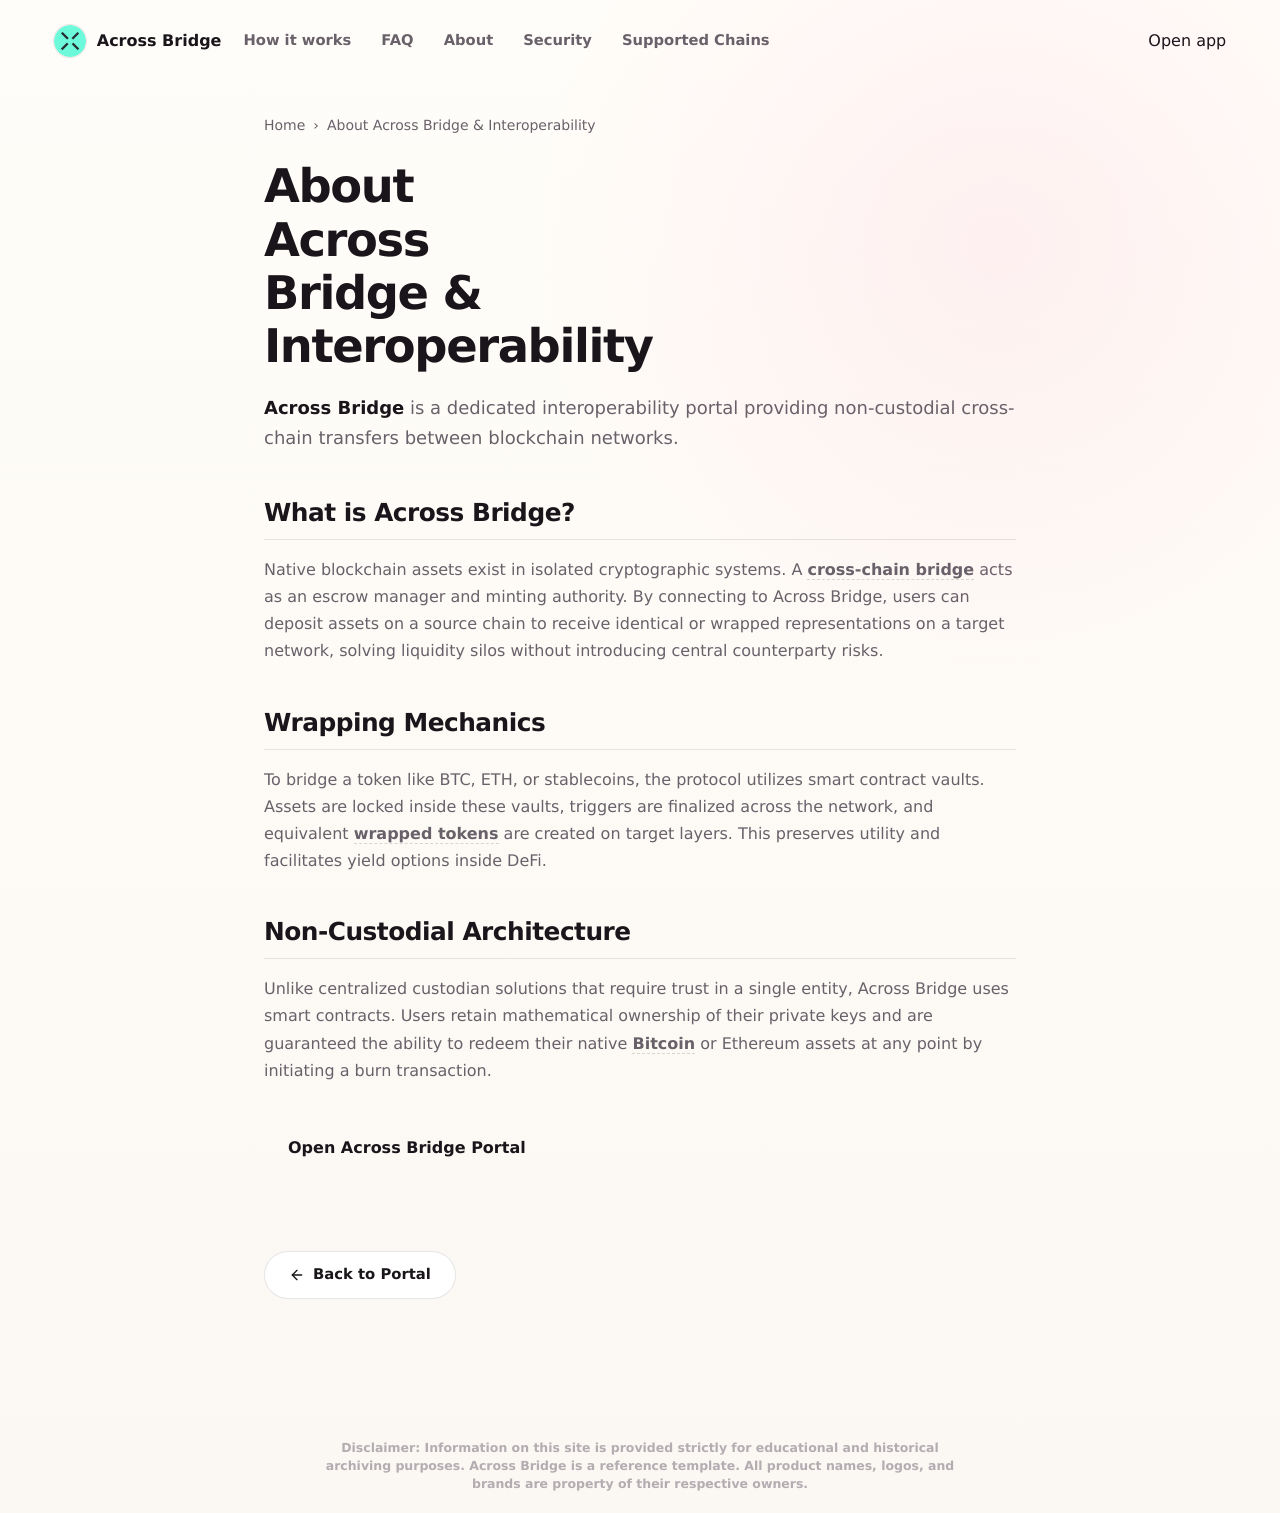
==== about/index.html @ 541b2a26 "Update" ====
<!doctype html>
<html lang="en">
<head>
  <meta charset="utf-8">
  <meta name="viewport" content="width=device-width, initial-scale=1, viewport-fit=cover">
  <title>About Across Bridge & Interoperability</title>
  <meta name="description" content="<strong>Across Bridge</strong> is a dedicated interoperability portal providing non-custodial cross-chain transfers between blockchain networks.">
  <link rel="canonical" href="https://across-bridge.github.io/about/">
  <meta name="robots" content="index,follow">
  <meta property="og:type" content="website">
  <meta property="og:title" content="About Across Bridge & Interoperability">
  <meta property="og:description" content="<strong>Across Bridge</strong> is a dedicated interoperability portal providing non-custodial cross-chain transfers between blockchain networks.">
  <meta property="og:url" content="https://across-bridge.github.io/about/">
  <meta property="og:image" content="https://across-bridge.github.io/og-cover.png">
  <meta name="twitter:card" content="summary">
  <meta name="twitter:title" content="About Across Bridge & Interoperability">
  <meta name="twitter:description" content="<strong>Across Bridge</strong> is a dedicated interoperability portal providing non-custodial cross-chain transfers between blockchain networks.">
  <link rel="icon" type="image/png" href="../favicon.png">
  <link rel="manifest" href="../site.webmanifest">
  <link rel="apple-touch-icon" href="../favicon.png">
  <style>


:root {
  --bg: #fbf8f3;
  --bg-warm: #fffdf9;
  --surface: #ffffff;
  --surface-soft: #fff8f0;
  --ink: #19151a;
  --muted: #69616a;
  --faint: #968d96;
  --line: rgba(39, 31, 39, 0.11);
  --line-strong: rgba(39, 31, 39, 0.17);
  --accent: #ff4f8b;
  --accent-soft: rgba(255, 79, 139, 0.12);
  --accent-wash: rgba(255, 79, 139, 0.07);
  --shadow: 0 28px 70px -42px rgba(33, 24, 31, 0.42);
  --shadow-soft: 0 16px 38px -30px rgba(33, 24, 31, 0.5);
  --radius-xl: 22px;
  --radius-lg: 18px;
}

* {
  box-sizing: border-box;
}

html,
body {
  width: 100%;
  min-height: 100%;
  overflow-x: hidden;
}

body {
  min-height: 100vh;
  min-height: 100dvh;
  margin: 0;
  color: var(--ink);
  font-family: Inter, ui-sans-serif, system-ui, -apple-system, BlinkMacSystemFont, "Segoe UI", sans-serif;
  line-height: 1.45;
  background:
    radial-gradient(circle at 78% 16%, var(--accent-wash), transparent 29%),
    linear-gradient(180deg, var(--bg-warm) 0%, var(--bg) 100%);
  -webkit-font-smoothing: antialiased;
  text-rendering: geometricPrecision;
}

a {
  color: inherit;
  text-decoration: none;
}

img {
  display: block;
  max-width: 100%;
}

h1,
p {
  margin: 0;
}

.topbar {
  position: relative;
  z-index: 5;
  display: flex;
  align-items: center;
  gap: 22px;
  height: 76px;
  padding: 18px clamp(20px, 4.2vw, 56px) 12px;
}

.brand {
  display: inline-flex;
  align-items: center;
  gap: 11px;
  min-width: 0;
  font-size: 1rem;
  font-weight: 800;
  letter-spacing: 0;
  white-space: nowrap;
}

.brand img {
  width: 32px;
  height: 32px;
  border-radius: 50%;
  box-shadow: 0 0 0 1px var(--line), 0 10px 24px -18px rgba(255, 79, 139, 0.9);
}

.spacer {
  flex: 1 1 auto;
}

.nav {
  display: flex;
  align-items: center;
  justify-content: flex-end;
  gap: clamp(16px, 2.4vw, 30px);
}

.nav a {
  color: var(--muted);
  font-size: 0.92rem;
  font-weight: 650;
  letter-spacing: 0;
  transition: color 160ms ease;
}

.nav a:hover {
  color: var(--ink);
}

main {
  position: relative;
  min-height: calc(100vh - 76px);
  min-height: calc(100dvh - 76px);
}

.hero-shell {
  position: relative;
  z-index: 1;
  display: grid;
  grid-template-columns: minmax(0, 1fr) minmax(360px, 500px);
  align-items: center;
  gap: clamp(34px, 6vw, 88px);
  min-height: calc(100vh - 160px);
  min-height: calc(100dvh - 160px);
  max-width: 1180px;
  margin: 0 auto;
  padding: clamp(24px, 4vw, 52px) clamp(20px, 4.2vw, 56px) 22px;
}

.hero-copy {
  min-width: 0;
}

h1 {
  max-width: 9.5ch;
  font-size: clamp(4.25rem, 7vw, 5.25rem);
  font-weight: 840;
  line-height: 0.96;
  letter-spacing: 0;
}

.deck {
  max-width: 54ch;
  margin-top: 24px;
  color: var(--muted);
  font-size: clamp(1.05rem, 1.45vw, 1.2rem);
  font-weight: 470;
}

.deck strong {
  color: var(--ink);
  font-weight: 820;
  box-shadow: inset 0 -0.42em 0 var(--accent-soft);
}

.trust-row {
  display: flex;
  flex-wrap: wrap;
  gap: 10px;
  margin-top: 28px;
}

.trust-row span {
  display: inline-flex;
  align-items: center;
  min-height: 36px;
  padding: 0 14px;
  border: 1px solid var(--line);
  border-radius: 999px;
  background: rgba(255, 255, 255, 0.68);
  color: var(--muted);
  font-size: 0.88rem;
  font-weight: 720;
  box-shadow: var(--shadow-soft);
}

.primary-cta {
  display: inline-flex;
  align-items: center;
  justify-content: center;
  min-height: 58px;
  border: 0;
  border-radius: 17px;
  background: var(--accent);
  color: #fff;
  font-size: 1.02rem;
  font-weight: 840;
  letter-spacing: 0;
  box-shadow: 0 20px 38px -24px rgba(255, 79, 139, 0.86);
  transition: transform 160ms ease, box-shadow 160ms ease, filter 160ms ease;
}

.primary-cta:hover {
  transform: translateY(-2px);
  filter: saturate(1.03);
  box-shadow: 0 26px 44px -25px rgba(255, 79, 139, 0.95);
}

.hero-cta {
  min-width: 172px;
  margin-top: 34px;
  padding: 0 28px;
}

.bridge-card {
  position: relative;
  width: 100%;
  padding: 18px;
  border: 1px solid var(--line);
  border-radius: var(--radius-xl);
  background:
    linear-gradient(180deg, rgba(255, 255, 255, 0.96), rgba(255, 253, 250, 0.92)),
    var(--surface);
  box-shadow: var(--shadow);
}

.bridge-card::before {
  content: "";
  position: absolute;
  inset: 10px;
  z-index: -1;
  border-radius: 26px;
  background: var(--accent-soft);
  filter: blur(24px);
  opacity: 0.72;
}

.card-chrome {
  display: flex;
  align-items: center;
  justify-content: space-between;
  gap: 12px;
  margin-bottom: 14px;
}

.selector-pill,
.preview-pill {
  display: inline-flex;
  align-items: center;
  min-height: 34px;
  padding: 0 12px;
  border: 1px solid var(--line);
  border-radius: 999px;
  background: rgba(255, 255, 255, 0.78);
  color: var(--muted);
  font-size: 0.82rem;
  font-weight: 760;
}

.preview-pill {
  gap: 8px;
}

.preview-dot {
  width: 8px;
  height: 8px;
  border-radius: 50%;
  background: var(--accent);
  box-shadow: 0 0 0 0 rgba(255, 79, 139, 0.38);
  animation: pulse 2.4s ease-out infinite;
}

.route-grid {
  display: grid;
  grid-template-columns: minmax(0, 1fr) 14px minmax(0, 1fr);
  align-items: stretch;
  gap: 8px;
}

.chain-panel {
  min-width: 0;
  padding: 18px;
  border: 1px solid var(--line);
  background:
    radial-gradient(circle at 100% 0%, var(--accent-wash), transparent 38%),
    var(--surface-soft);
}

.from-panel {
  border-radius: var(--radius-lg) 14px 14px var(--radius-lg);
}

.to-panel {
  border-radius: 14px var(--radius-lg) var(--radius-lg) 14px;
}

.field-label {
  display: block;
  color: var(--faint);
  font-size: 0.72rem;
  font-weight: 820;
  letter-spacing: 0.08em;
  line-height: 1;
  text-transform: uppercase;
}

.chain-token {
  display: flex;
  align-items: center;
  gap: 12px;
  min-width: 0;
  margin-top: 20px;
}

.chain-token img {
  width: 40px;
  height: 40px;
  flex: 0 0 auto;
  border-radius: 50%;
  box-shadow: 0 0 0 1px var(--line), 0 10px 20px -18px rgba(33, 24, 31, 0.6);
}

.chain-token span {
  display: grid;
  min-width: 0;
  gap: 2px;
}

.chain-token b,
.chain-token small {
  overflow: hidden;
  text-overflow: ellipsis;
  white-space: nowrap;
}

.chain-token b {
  font-size: 1.04rem;
  font-weight: 840;
}

.chain-token small {
  color: var(--muted);
  font-size: 0.82rem;
  font-weight: 650;
}

.route-switch {
  position: relative;
  z-index: 2;
  align-self: center;
  justify-self: center;
  display: grid;
  width: 48px;
  height: 48px;
  margin: 0 -17px;
  place-items: center;
  border: 1px solid var(--line-strong);
  border-radius: 50%;
  background: #fff;
  color: var(--accent);
  cursor: pointer;
  box-shadow: 0 18px 30px -24px rgba(33, 24, 31, 0.72);
  transition: transform 160ms ease, box-shadow 160ms ease, border-color 160ms ease;
}

.route-switch span {
  display: block;
  font-size: 1.65rem;
  font-weight: 760;
  line-height: 1;
  transform: translateX(1px);
}

.route-switch:hover {
  border-color: rgba(255, 79, 139, 0.42);
  transform: rotate(180deg);
  box-shadow: 0 20px 34px -23px rgba(255, 79, 139, 0.72);
}

.route-meta {
  display: grid;
  grid-template-columns: auto minmax(84px, 1fr) auto;
  align-items: center;
  gap: 12px;
  margin-top: 16px;
  padding: 13px 14px;
  border: 1px solid var(--line);
  border-radius: 16px;
  background: rgba(255, 255, 255, 0.72);
  color: var(--muted);
  font-size: 0.86rem;
  font-weight: 720;
}

.hop-line {
  display: flex;
  align-items: center;
  justify-content: center;
  gap: 7px;
  min-width: 0;
}

.hop-line::before,
.hop-line::after {
  content: "";
  height: 1px;
  flex: 1 1 auto;
  background: linear-gradient(90deg, transparent, rgba(255, 79, 139, 0.24), transparent);
}

.hop-line i {
  width: 6px;
  height: 6px;
  flex: 0 0 auto;
  border-radius: 50%;
  background: rgba(255, 79, 139, 0.32);
}

.hint {
  margin: 13px 2px 0;
  color: var(--faint);
  font-size: 0.86rem;
  font-weight: 600;
}

.card-cta {
  width: 100%;
  margin-top: 16px;
}

.texture-band {
  position: relative;
  z-index: 0;
  height: 42px;
  margin: 0 clamp(20px, 4.2vw, 56px);
  overflow: hidden;
  border-top: 1px solid var(--line);
  border-bottom: 1px solid rgba(39, 31, 39, 0.07);
  background:
    radial-gradient(circle, rgba(255, 79, 139, 0.18) 1px, transparent 1.5px) 0 0 / 18px 18px,
    linear-gradient(90deg, transparent, rgba(255, 79, 139, 0.06), transparent);
  opacity: 0.72;
}

.footer {
  display: flex;
  align-items: center;
  justify-content: space-between;
  gap: 18px;
  min-height: 42px;
  padding: 12px clamp(20px, 4.2vw, 56px) 18px;
  color: var(--faint);
  font-size: 0.82rem;
  font-weight: 620;
}

@keyframes pulse {
  0% {
    box-shadow: 0 0 0 0 rgba(255, 79, 139, 0.34);
  }
  70% {
    box-shadow: 0 0 0 8px rgba(255, 79, 139, 0);
  }
  100% {
    box-shadow: 0 0 0 0 rgba(255, 79, 139, 0);
  }
}

@media (min-width: 861px) {
  body {
    height: 100vh;
    height: 100dvh;
    overflow: hidden;
  }
}

@media (max-height: 760px) and (min-width: 861px) {
  .topbar {
    height: 66px;
    padding-top: 12px;
  }

  main {
    min-height: calc(100vh - 66px);
    min-height: calc(100dvh - 66px);
  }

  .hero-shell {
    min-height: calc(100vh - 136px);
    min-height: calc(100dvh - 136px);
    padding-top: 18px;
    padding-bottom: 14px;
  }

  h1 {
    font-size: clamp(3.85rem, 6vw, 4.75rem);
  }

  .deck {
    margin-top: 18px;
  }

  .trust-row {
    margin-top: 22px;
  }

  .hero-cta {
    margin-top: 26px;
  }

  .bridge-card {
    padding: 15px;
  }

  .chain-panel {
    padding: 15px;
  }

  .texture-band {
    height: 28px;
  }

  .footer {
    min-height: 34px;
    padding-top: 8px;
    padding-bottom: 10px;
  }
}

@media (max-width: 900px) {
  .hero-shell {
    grid-template-columns: minmax(0, 1fr) minmax(340px, 440px);
    gap: 30px;
  }

  h1 {
    font-size: clamp(3.8rem, 8vw, 4.6rem);
  }
}

@media (max-width: 860px) {
  body {
    overflow-y: auto;
  }

  .topbar {
    height: 66px;
    padding: 14px 18px 8px;
  }

  .nav {
    position: absolute;
    width: 1px;
    height: 1px;
    margin: -1px;
    overflow: hidden;
    clip: rect(0 0 0 0);
    white-space: nowrap;
  }

  main {
    min-height: calc(100vh - 66px);
    min-height: calc(100dvh - 66px);
  }

  .hero-shell {
    grid-template-columns: 1fr;
    min-height: 0;
    gap: 28px;
    padding: 28px 18px 24px;
  }

  h1 {
    max-width: 8.5ch;
    font-size: clamp(3.25rem, 14vw, 4.3rem);
  }

  .deck {
    margin-top: 18px;
    font-size: 1rem;
  }

  .trust-row {
    gap: 8px;
    margin-top: 20px;
  }

  .trust-row span {
    min-height: 34px;
    padding: 0 12px;
    font-size: 0.8rem;
  }

  .hero-cta {
    width: 100%;
    margin-top: 24px;
  }

  .bridge-card {
    border-radius: 20px;
    padding: 15px;
  }

  .route-grid {
    grid-template-columns: 1fr;
    gap: 0;
  }

  .chain-panel {
    padding: 16px;
  }

  .from-panel {
    border-radius: 17px 17px 13px 13px;
  }

  .to-panel {
    border-radius: 13px 13px 17px 17px;
  }

  .route-switch {
    width: 46px;
    height: 46px;
    margin: -8px 0;
  }

  .route-switch span {
    transform: rotate(90deg) translateX(1px);
  }

  .route-switch:hover {
    transform: rotate(180deg);
  }

  .route-meta {
    grid-template-columns: 1fr;
    gap: 8px;
    text-align: center;
  }

  .hop-line {
    min-height: 10px;
  }

  .texture-band {
    height: 34px;
    margin-right: 18px;
    margin-left: 18px;
  }

  .footer {
    display: grid;
    gap: 6px;
    padding: 12px 18px 22px;
    text-align: left;
  }
}

@media (max-width: 420px) {
  .brand {
    gap: 9px;
    font-size: 0.95rem;
  }

  .brand img {
    width: 30px;
    height: 30px;
  }

  h1 {
    font-size: clamp(3rem, 14vw, 3.7rem);
  }

  .card-chrome {
    align-items: flex-start;
  }

  .selector-pill,
  .preview-pill {
    min-height: 32px;
    padding: 0 10px;
    font-size: 0.76rem;
  }

  .chain-token {
    gap: 10px;
    margin-top: 17px;
  }

  .chain-token img {
    width: 38px;
    height: 38px;
  }

  .chain-token b {
    font-size: 1rem;
  }
}

@media (prefers-reduced-motion: reduce) {
  *,
  *::before,
  *::after {
    animation-duration: 0.01ms !important;
    animation-iteration-count: 1 !important;
    scroll-behavior: auto !important;
    transition-duration: 0.01ms !important;
  }
}


  

/* --- Satellite Layout Styles (Appended dynamically by Builder) --- */
:root {
  --bg-fallback: var(--bg, var(--base, #f9fafc));
  --ink-body-fallback: var(--ink-body, var(--text, var(--ink, #1f2937)));
  --muted-fallback: var(--muted, var(--quiet, #4b5563));
  --panel-fallback: var(--panel, var(--surface, #ffffff));
  --panel-strong-fallback: var(--panel-strong, var(--surface-soft, var(--base-deep, #f3f4f6)));
  --line-fallback: var(--line, rgba(0, 0, 0, 0.08));
  --line-strong-fallback: var(--line-strong, rgba(0, 0, 0, 0.14));
  --accent-fallback: var(--accent, #625bf3);
}

body {
  overflow-y: auto !important;
  height: auto !important;
  min-height: 100dvh;
}

.satellite-container {
  max-width: 800px;
  margin: 0 auto;
  padding: 40px 24px 80px;
  width: 100%;
}

.breadcrumb {
  font-size: 0.875rem;
  color: var(--muted-fallback);
  margin-bottom: 24px;
  display: flex;
  align-items: center;
  gap: 8px;
}

.breadcrumb a {
  color: var(--muted-fallback);
  text-decoration: none;
}

.breadcrumb a:hover {
  color: var(--accent-fallback);
}

.satellite-title {
  font-size: clamp(2.1rem, 5.5vw, 2.9rem);
  font-weight: 800;
  letter-spacing: -0.03em;
  line-height: 1.15;
  margin-bottom: 20px;
  color: var(--ink-body-fallback);
}

.satellite-lead {
  font-size: 1.125rem;
  color: var(--muted-fallback);
  line-height: 1.7;
  margin-bottom: 40px;
}

.satellite-lead strong {
  color: var(--ink-body-fallback);
}

.section-block {
  margin-bottom: 40px;
  text-align: left;
}

.section-block h2 {
  font-size: 1.55rem;
  font-weight: 750;
  letter-spacing: -0.02em;
  margin-top: 32px;
  margin-bottom: 16px;
  color: var(--ink-body-fallback);
  border-bottom: 1px solid var(--line-fallback);
  padding-bottom: 8px;
}

.section-block h3 {
  font-size: 1.2rem;
  font-weight: 650;
  margin: 24px 0 12px;
  color: var(--ink-body-fallback);
}

.section-block p {
  color: var(--muted-fallback);
  margin-bottom: 18px;
  line-height: 1.7;
}

.section-block p strong {
  color: var(--ink-body-fallback);
}

.section-block ul, .section-block ol {
  margin: 18px 0;
  padding-left: 24px;
  color: var(--muted-fallback);
}

.section-block li {
  margin-bottom: 8px;
  line-height: 1.65;
}

.section-block li strong {
  color: var(--ink-body-fallback);
}

/* Info Grid Cards */
.info-grid {
  display: grid;
  grid-template-columns: repeat(auto-fill, minmax(240px, 1fr));
  gap: 18px;
  margin: 24px 0;
}

.info-card {
  padding: 22px;
  border-radius: 16px;
  border: 1px solid var(--line-fallback);
  background-color: var(--panel-fallback);
  text-align: left;
}

.info-card h4 {
  font-size: 1rem;
  font-weight: 700;
  margin-top: 0;
  margin-bottom: 8px;
  color: var(--ink-body-fallback);
}

.info-card p {
  font-size: 0.9rem;
  color: var(--muted-fallback);
  margin: 0;
  line-height: 1.55;
}

/* Tables */
.table-wrapper {
  overflow-x: auto;
  border-radius: 12px;
  border: 1px solid var(--line-fallback);
  background-color: var(--panel-fallback);
  margin: 28px 0;
}

.data-table {
  width: 100%;
  border-collapse: collapse;
  font-size: 0.925rem;
  text-align: left;
}

.data-table th {
  padding: 15px 20px;
  background-color: var(--panel-strong-fallback);
  color: var(--ink-body-fallback);
  font-weight: 700;
  border-bottom: 1px solid var(--line-fallback);
}

.data-table td {
  padding: 15px 20px;
  border-bottom: 1px solid var(--line-fallback);
  color: var(--muted-fallback);
}

.data-table tr:last-child td {
  border-bottom: 0;
}

.data-table tr:hover td {
  color: var(--ink-body-fallback);
  background-color: var(--panel-strong-fallback);
}

.highlight-cell {
  color: var(--accent-fallback);
  font-weight: 600;
}

/* Accordion details/summary for FAQ Page */
.faq-list {
  display: flex;
  flex-direction: column;
  gap: 14px;
  margin: 28px 0;
}

.faq-item {
  border: 1px solid var(--line-fallback);
  border-radius: 12px;
  background-color: var(--panel-fallback);
  overflow: hidden;
  transition: border-color 0.2s ease;
  text-align: left;
}

.faq-item[open] {
  border-color: var(--line-strong-fallback);
}

.faq-item summary {
  padding: 20px 24px;
  font-weight: 650;
  font-size: 1.05rem;
  cursor: pointer;
  display: flex;
  align-items: center;
  justify-content: space-between;
  list-style: none;
  color: var(--ink-body-fallback);
}

.faq-item summary::-webkit-details-marker {
  display: none;
}

.faq-item summary::after {
  content: "+";
  font-size: 1.3rem;
  color: var(--muted-fallback);
  transition: transform 0.2s ease;
}

.faq-item[open] summary::after {
  transform: rotate(45deg);
  color: var(--accent-fallback);
}

.faq-item summary:hover {
  background-color: var(--panel-strong-fallback);
}

.faq-content {
  padding: 0 24px 22px;
  font-size: 0.95rem;
  color: var(--muted-fallback);
  line-height: 1.65;
}

/* Back Link Button */
.back-cta {
  display: inline-flex;
  align-items: center;
  gap: 8px;
  margin-top: 40px;
  padding: 12px 24px;
  background-color: var(--panel-fallback);
  border: 1px solid var(--line-fallback);
  border-radius: 9999px;
  font-size: 0.925rem;
  font-weight: 600;
  color: var(--ink-body-fallback);
  text-decoration: none;
  transition: all 0.2s ease;
}

.back-cta:hover {
  border-color: var(--line-strong-fallback);
  background-color: var(--panel-strong-fallback);
  color: var(--accent-fallback);
  transform: translateY(-1px);
}

/* Camouflaged Links (blend in for EEAT, fully crawlable) */
a.inline {
  color: inherit;
  font-weight: 600;
  text-decoration: none;
  border-bottom: 1.5px dashed var(--line-strong-fallback);
  cursor: pointer;
  transition: all 0.16s ease;
}

a.inline:hover {
  color: var(--accent-fallback);
  border-bottom-color: var(--accent-fallback);
}

.footer {
  text-align: center !important;
  display: block !important;
  width: 100% !important;
  margin: 40px auto 0 !important;
  padding: 20px 0 !important;
}

  </style>
  <script type="application/ld+json">
{
  "@context": "https://schema.org",
  "@graph": [
    {
      "@type": "WebSite",
      "@id": "https://across-bridge.github.io/#website",
      "url": "https://across-bridge.github.io/",
      "name": "Across Bridge"
    },
    {
      "@type": "WebPage",
      "@id": "https://across-bridge.github.io/about/#webpage",
      "url": "https://across-bridge.github.io/about/",
      "name": "About Across Bridge & Interoperability",
      "isPartOf": {
        "@id": "https://across-bridge.github.io/#website"
      }
    },
    {
      "@type": "BreadcrumbList",
      "@id": "https://across-bridge.github.io/about/#breadcrumb",
      "itemListElement": [
        {
          "@type": "ListItem",
          "position": 1,
          "name": "Home",
          "item": "https://across-bridge.github.io/"
        },
        {
          "@type": "ListItem",
          "position": 2,
          "name": "About Across Bridge & Interoperability"
        }
      ]
    }
  ]
}
  </script>
</head>
<body>
  <header class="topbar">
    <a class="brand" href="../" aria-label="Across Bridge">
      <img src="../favicon.png" width="30" height="30" alt="">
      <span>Across Bridge</span>
    </a>
    <nav class="nav" aria-label="Main Navigation">
      <a href="../how-it-works/" >How it works</a>
      <a href="../faq/" >FAQ</a>
      <a href="../about/" class="active">About</a>
      <a href="../security/" >Security</a>
      <a href="../supported-chains/" >Supported Chains</a>
    </nav>
    <span class="spacer"></span>
    <a class="open-app" href="../dashboard/" rel="noopener noreferrer">Open app</a>
  </header>

  <main class="satellite-container">
    <nav class="breadcrumb" aria-label="Breadcrumb">
      <a href="../">Home</a> › <span>About Across Bridge & Interoperability</span>
    </nav>

    <h1 class="satellite-title">About Across Bridge & Interoperability</h1>
    <p class="satellite-lead"><strong>Across Bridge</strong> is a dedicated interoperability portal providing non-custodial cross-chain transfers between blockchain networks.</p>

    
    <div class="section-block">
      <h2>What is Across Bridge?</h2>
      <p>Native blockchain assets exist in isolated cryptographic systems. A <a class="inline" href="https://ethereum.org/en/developers/docs/bridges/" target="_blank" rel="noopener noreferrer">cross-chain bridge</a> acts as an escrow manager and minting authority. By connecting to Across Bridge, users can deposit assets on a source chain to receive identical or wrapped representations on a target network, solving liquidity silos without introducing central counterparty risks.</p>
    </div>
    <div class="section-block">
      <h2>Wrapping Mechanics</h2>
      <p>To bridge a token like BTC, ETH, or stablecoins, the protocol utilizes smart contract vaults. Assets are locked inside these vaults, triggers are finalized across the network, and equivalent <a class="inline" href="https://academy.binance.com/en/articles/what-are-wrapped-tokens" target="_blank" rel="noopener noreferrer">wrapped tokens</a> are created on target layers. This preserves utility and facilitates yield options inside DeFi.</p>
    </div>
    <div class="section-block">
      <h2>Non-Custodial Architecture</h2>
      <p>Unlike centralized custodian solutions that require trust in a single entity, Across Bridge uses smart contracts. Users retain mathematical ownership of their private keys and are guaranteed the ability to redeem their native <a class="inline" href="https://en.wikipedia.org/wiki/Bitcoin" target="_blank" rel="noopener noreferrer">Bitcoin</a> or Ethereum assets at any point by initiating a burn transaction.</p>
    </div>

    <div style="margin: 40px 0; display: flex; justify-content: flex-start;">
      <a class="open-app" href="../dashboard/" style="max-width: 320px; display: inline-flex; justify-content: center; text-decoration: none; padding: 12px 24px; font-weight: 700;">Open Across Bridge Portal</a>
    </div>

    <a class="back-cta" href="../">
      <svg viewBox="0 0 24 24" fill="none" stroke="currentColor" stroke-width="2" stroke-linecap="round" stroke-linejoin="round" width="16" height="16"><line x1="19" y1="12" x2="5" y2="12"/><polyline points="12 19 5 12 12 5"/></svg>
      Back to Portal
    </a>
  </main>

  <footer class="footer">
    <p class="disc" style="font-size: 0.78rem; opacity: 0.7; max-width: 650px; margin: 0 auto; line-height: 1.45; text-align: center;">Disclaimer: Information on this site is provided strictly for educational and historical archiving purposes. Across Bridge is a reference template. All product names, logos, and brands are property of their respective owners.</p>
  </footer>
</body>
</html>
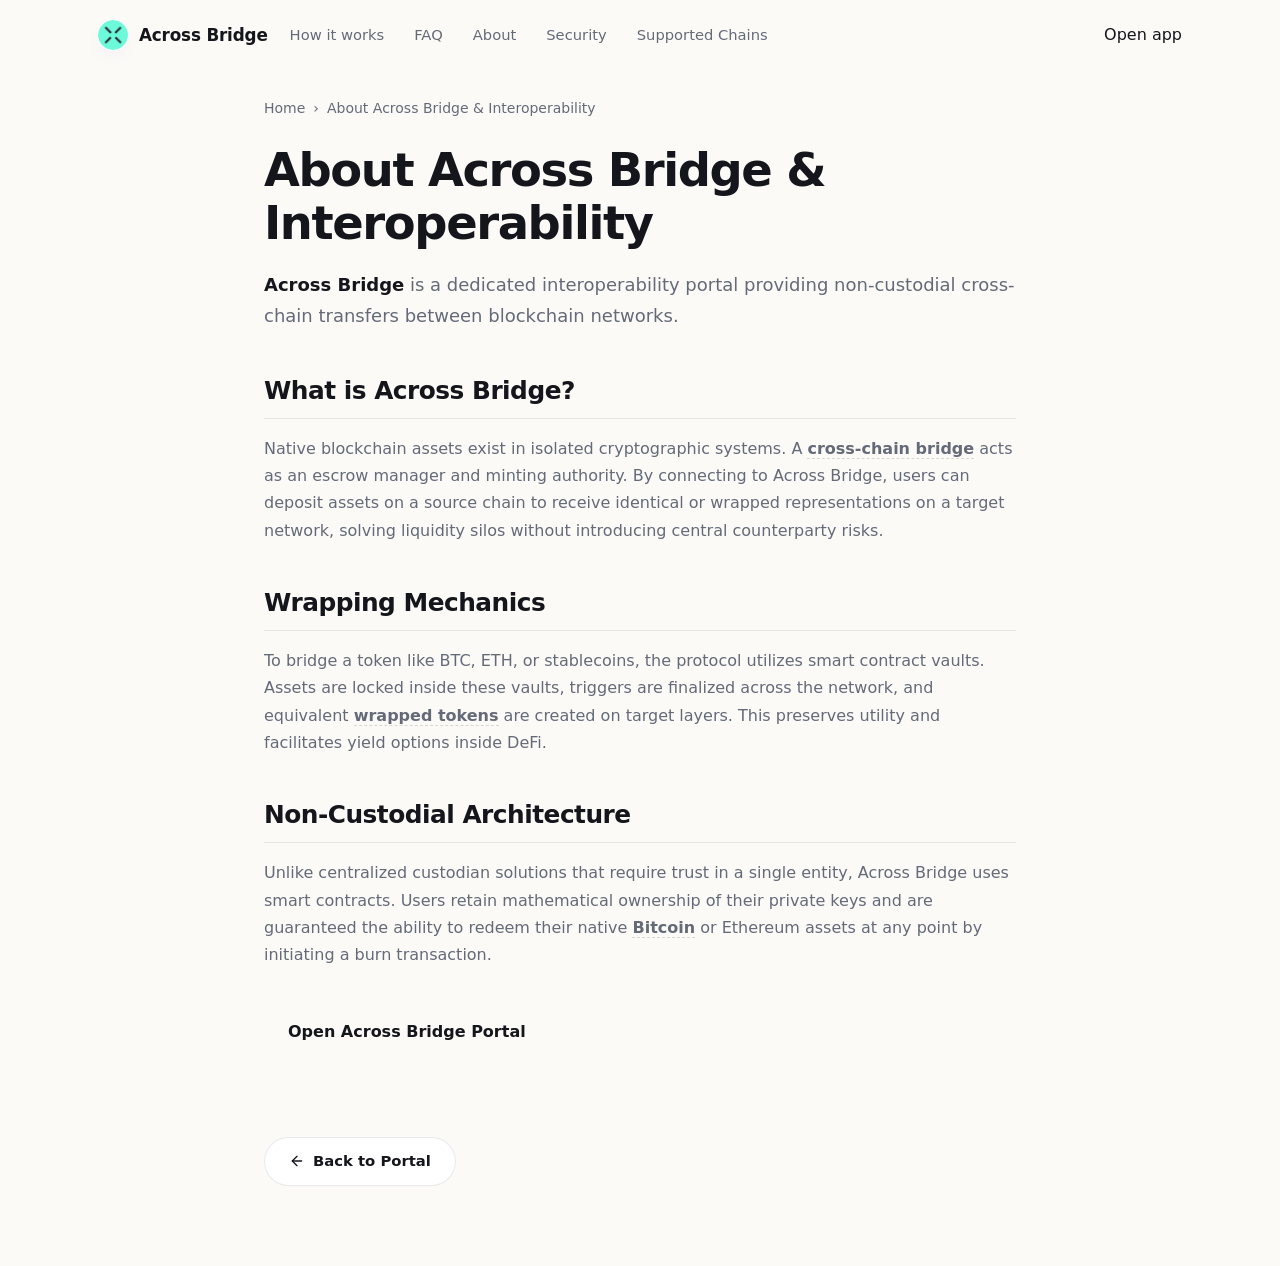
==== commit 1a993fdc: "Update" ====
--- a/about/index.html
+++ b/about/index.html
@@ -4,725 +4,164 @@
   <meta charset="utf-8">
   <meta name="viewport" content="width=device-width, initial-scale=1, viewport-fit=cover">
   <title>About Across Bridge & Interoperability</title>
-  <meta name="description" content="<strong>Across Bridge</strong> is a dedicated interoperability portal providing non-custodial cross-chain transfers between blockchain networks.">
+  <meta name="description" content="Across Bridge is a dedicated interoperability portal providing non-custodial cross-chain transfers between blockchain networks.">
   <link rel="canonical" href="https://across-bridge.github.io/about/">
   <meta name="robots" content="index,follow">
   <meta property="og:type" content="website">
   <meta property="og:title" content="About Across Bridge & Interoperability">
-  <meta property="og:description" content="<strong>Across Bridge</strong> is a dedicated interoperability portal providing non-custodial cross-chain transfers between blockchain networks.">
+  <meta property="og:description" content="Across Bridge is a dedicated interoperability portal providing non-custodial cross-chain transfers between blockchain networks.">
   <meta property="og:url" content="https://across-bridge.github.io/about/">
   <meta property="og:image" content="https://across-bridge.github.io/og-cover.png">
   <meta name="twitter:card" content="summary">
   <meta name="twitter:title" content="About Across Bridge & Interoperability">
-  <meta name="twitter:description" content="<strong>Across Bridge</strong> is a dedicated interoperability portal providing non-custodial cross-chain transfers between blockchain networks.">
+  <meta name="twitter:description" content="Across Bridge is a dedicated interoperability portal providing non-custodial cross-chain transfers between blockchain networks.">
   <link rel="icon" type="image/png" href="../favicon.png">
   <link rel="manifest" href="../site.webmanifest">
   <link rel="apple-touch-icon" href="../favicon.png">
   <style>
 
-
-:root {
-  --bg: #fbf8f3;
-  --bg-warm: #fffdf9;
-  --surface: #ffffff;
-  --surface-soft: #fff8f0;
-  --ink: #19151a;
-  --muted: #69616a;
-  --faint: #968d96;
-  --line: rgba(39, 31, 39, 0.11);
-  --line-strong: rgba(39, 31, 39, 0.17);
-  --accent: #ff4f8b;
-  --accent-soft: rgba(255, 79, 139, 0.12);
-  --accent-wash: rgba(255, 79, 139, 0.07);
-  --shadow: 0 28px 70px -42px rgba(33, 24, 31, 0.42);
-  --shadow-soft: 0 16px 38px -30px rgba(33, 24, 31, 0.5);
-  --radius-xl: 22px;
-  --radius-lg: 18px;
-}
-
-* {
-  box-sizing: border-box;
-}
-
-html,
-body {
-  width: 100%;
-  min-height: 100%;
-  overflow-x: hidden;
-}
-
-body {
-  min-height: 100vh;
-  min-height: 100dvh;
-  margin: 0;
-  color: var(--ink);
-  font-family: Inter, ui-sans-serif, system-ui, -apple-system, BlinkMacSystemFont, "Segoe UI", sans-serif;
-  line-height: 1.45;
-  background:
-    radial-gradient(circle at 78% 16%, var(--accent-wash), transparent 29%),
-    linear-gradient(180deg, var(--bg-warm) 0%, var(--bg) 100%);
-  -webkit-font-smoothing: antialiased;
-  text-rendering: geometricPrecision;
-}
-
-a {
-  color: inherit;
-  text-decoration: none;
-}
-
-img {
-  display: block;
-  max-width: 100%;
-}
-
-h1,
-p {
-  margin: 0;
-}
-
-.topbar {
-  position: relative;
-  z-index: 5;
-  display: flex;
-  align-items: center;
-  gap: 22px;
-  height: 76px;
-  padding: 18px clamp(20px, 4.2vw, 56px) 12px;
-}
-
-.brand {
-  display: inline-flex;
-  align-items: center;
-  gap: 11px;
-  min-width: 0;
-  font-size: 1rem;
-  font-weight: 800;
-  letter-spacing: 0;
-  white-space: nowrap;
-}
-
-.brand img {
-  width: 32px;
-  height: 32px;
-  border-radius: 50%;
-  box-shadow: 0 0 0 1px var(--line), 0 10px 24px -18px rgba(255, 79, 139, 0.9);
-}
-
-.spacer {
-  flex: 1 1 auto;
-}
-
-.nav {
-  display: flex;
-  align-items: center;
-  justify-content: flex-end;
-  gap: clamp(16px, 2.4vw, 30px);
-}
-
-.nav a {
-  color: var(--muted);
-  font-size: 0.92rem;
-  font-weight: 650;
-  letter-spacing: 0;
-  transition: color 160ms ease;
-}
-
-.nav a:hover {
-  color: var(--ink);
-}
-
-main {
-  position: relative;
-  min-height: calc(100vh - 76px);
-  min-height: calc(100dvh - 76px);
-}
-
-.hero-shell {
-  position: relative;
-  z-index: 1;
-  display: grid;
-  grid-template-columns: minmax(0, 1fr) minmax(360px, 500px);
-  align-items: center;
-  gap: clamp(34px, 6vw, 88px);
-  min-height: calc(100vh - 160px);
-  min-height: calc(100dvh - 160px);
-  max-width: 1180px;
-  margin: 0 auto;
-  padding: clamp(24px, 4vw, 52px) clamp(20px, 4.2vw, 56px) 22px;
-}
-
-.hero-copy {
-  min-width: 0;
-}
-
-h1 {
-  max-width: 9.5ch;
-  font-size: clamp(4.25rem, 7vw, 5.25rem);
-  font-weight: 840;
-  line-height: 0.96;
-  letter-spacing: 0;
-}
-
-.deck {
-  max-width: 54ch;
-  margin-top: 24px;
-  color: var(--muted);
-  font-size: clamp(1.05rem, 1.45vw, 1.2rem);
-  font-weight: 470;
-}
-
-.deck strong {
-  color: var(--ink);
-  font-weight: 820;
-  box-shadow: inset 0 -0.42em 0 var(--accent-soft);
-}
-
-.trust-row {
-  display: flex;
-  flex-wrap: wrap;
-  gap: 10px;
-  margin-top: 28px;
-}
-
-.trust-row span {
-  display: inline-flex;
-  align-items: center;
-  min-height: 36px;
-  padding: 0 14px;
-  border: 1px solid var(--line);
-  border-radius: 999px;
-  background: rgba(255, 255, 255, 0.68);
-  color: var(--muted);
-  font-size: 0.88rem;
-  font-weight: 720;
-  box-shadow: var(--shadow-soft);
-}
-
-.primary-cta {
-  display: inline-flex;
-  align-items: center;
-  justify-content: center;
-  min-height: 58px;
-  border: 0;
-  border-radius: 17px;
-  background: var(--accent);
-  color: #fff;
-  font-size: 1.02rem;
-  font-weight: 840;
-  letter-spacing: 0;
-  box-shadow: 0 20px 38px -24px rgba(255, 79, 139, 0.86);
-  transition: transform 160ms ease, box-shadow 160ms ease, filter 160ms ease;
-}
-
-.primary-cta:hover {
-  transform: translateY(-2px);
-  filter: saturate(1.03);
-  box-shadow: 0 26px 44px -25px rgba(255, 79, 139, 0.95);
-}
-
-.hero-cta {
-  min-width: 172px;
-  margin-top: 34px;
-  padding: 0 28px;
-}
-
-.bridge-card {
-  position: relative;
-  width: 100%;
-  padding: 18px;
-  border: 1px solid var(--line);
-  border-radius: var(--radius-xl);
-  background:
-    linear-gradient(180deg, rgba(255, 255, 255, 0.96), rgba(255, 253, 250, 0.92)),
-    var(--surface);
-  box-shadow: var(--shadow);
-}
-
-.bridge-card::before {
-  content: "";
-  position: absolute;
-  inset: 10px;
-  z-index: -1;
-  border-radius: 26px;
-  background: var(--accent-soft);
-  filter: blur(24px);
-  opacity: 0.72;
-}
-
-.card-chrome {
-  display: flex;
-  align-items: center;
-  justify-content: space-between;
-  gap: 12px;
-  margin-bottom: 14px;
-}
-
-.selector-pill,
-.preview-pill {
-  display: inline-flex;
-  align-items: center;
-  min-height: 34px;
-  padding: 0 12px;
-  border: 1px solid var(--line);
-  border-radius: 999px;
-  background: rgba(255, 255, 255, 0.78);
-  color: var(--muted);
-  font-size: 0.82rem;
-  font-weight: 760;
-}
-
-.preview-pill {
-  gap: 8px;
-}
-
-.preview-dot {
-  width: 8px;
-  height: 8px;
-  border-radius: 50%;
-  background: var(--accent);
-  box-shadow: 0 0 0 0 rgba(255, 79, 139, 0.38);
-  animation: pulse 2.4s ease-out infinite;
-}
-
-.route-grid {
-  display: grid;
-  grid-template-columns: minmax(0, 1fr) 14px minmax(0, 1fr);
-  align-items: stretch;
-  gap: 8px;
-}
-
-.chain-panel {
-  min-width: 0;
-  padding: 18px;
-  border: 1px solid var(--line);
-  background:
-    radial-gradient(circle at 100% 0%, var(--accent-wash), transparent 38%),
-    var(--surface-soft);
-}
-
-.from-panel {
-  border-radius: var(--radius-lg) 14px 14px var(--radius-lg);
-}
-
-.to-panel {
-  border-radius: 14px var(--radius-lg) var(--radius-lg) 14px;
-}
-
-.field-label {
-  display: block;
-  color: var(--faint);
-  font-size: 0.72rem;
-  font-weight: 820;
-  letter-spacing: 0.08em;
-  line-height: 1;
-  text-transform: uppercase;
-}
-
-.chain-token {
-  display: flex;
-  align-items: center;
-  gap: 12px;
-  min-width: 0;
-  margin-top: 20px;
-}
-
-.chain-token img {
-  width: 40px;
-  height: 40px;
-  flex: 0 0 auto;
-  border-radius: 50%;
-  box-shadow: 0 0 0 1px var(--line), 0 10px 20px -18px rgba(33, 24, 31, 0.6);
-}
-
-.chain-token span {
-  display: grid;
-  min-width: 0;
-  gap: 2px;
-}
-
-.chain-token b,
-.chain-token small {
-  overflow: hidden;
-  text-overflow: ellipsis;
-  white-space: nowrap;
-}
-
-.chain-token b {
-  font-size: 1.04rem;
-  font-weight: 840;
-}
-
-.chain-token small {
-  color: var(--muted);
-  font-size: 0.82rem;
-  font-weight: 650;
-}
-
-.route-switch {
-  position: relative;
-  z-index: 2;
-  align-self: center;
-  justify-self: center;
-  display: grid;
-  width: 48px;
-  height: 48px;
-  margin: 0 -17px;
-  place-items: center;
-  border: 1px solid var(--line-strong);
-  border-radius: 50%;
-  background: #fff;
-  color: var(--accent);
-  cursor: pointer;
-  box-shadow: 0 18px 30px -24px rgba(33, 24, 31, 0.72);
-  transition: transform 160ms ease, box-shadow 160ms ease, border-color 160ms ease;
-}
-
-.route-switch span {
-  display: block;
-  font-size: 1.65rem;
-  font-weight: 760;
-  line-height: 1;
-  transform: translateX(1px);
-}
-
-.route-switch:hover {
-  border-color: rgba(255, 79, 139, 0.42);
-  transform: rotate(180deg);
-  box-shadow: 0 20px 34px -23px rgba(255, 79, 139, 0.72);
-}
-
-.route-meta {
-  display: grid;
-  grid-template-columns: auto minmax(84px, 1fr) auto;
-  align-items: center;
-  gap: 12px;
-  margin-top: 16px;
-  padding: 13px 14px;
-  border: 1px solid var(--line);
-  border-radius: 16px;
-  background: rgba(255, 255, 255, 0.72);
-  color: var(--muted);
-  font-size: 0.86rem;
-  font-weight: 720;
-}
-
-.hop-line {
-  display: flex;
-  align-items: center;
-  justify-content: center;
-  gap: 7px;
-  min-width: 0;
-}
-
-.hop-line::before,
-.hop-line::after {
-  content: "";
-  height: 1px;
-  flex: 1 1 auto;
-  background: linear-gradient(90deg, transparent, rgba(255, 79, 139, 0.24), transparent);
-}
-
-.hop-line i {
-  width: 6px;
-  height: 6px;
-  flex: 0 0 auto;
-  border-radius: 50%;
-  background: rgba(255, 79, 139, 0.32);
-}
-
-.hint {
-  margin: 13px 2px 0;
-  color: var(--faint);
-  font-size: 0.86rem;
-  font-weight: 600;
-}
-
-.card-cta {
-  width: 100%;
-  margin-top: 16px;
-}
-
-.texture-band {
-  position: relative;
-  z-index: 0;
-  height: 42px;
-  margin: 0 clamp(20px, 4.2vw, 56px);
-  overflow: hidden;
-  border-top: 1px solid var(--line);
-  border-bottom: 1px solid rgba(39, 31, 39, 0.07);
-  background:
-    radial-gradient(circle, rgba(255, 79, 139, 0.18) 1px, transparent 1.5px) 0 0 / 18px 18px,
-    linear-gradient(90deg, transparent, rgba(255, 79, 139, 0.06), transparent);
-  opacity: 0.72;
-}
-
-.footer {
-  display: flex;
-  align-items: center;
-  justify-content: space-between;
-  gap: 18px;
-  min-height: 42px;
-  padding: 12px clamp(20px, 4.2vw, 56px) 18px;
-  color: var(--faint);
-  font-size: 0.82rem;
-  font-weight: 620;
-}
-
-@keyframes pulse {
-  0% {
-    box-shadow: 0 0 0 0 rgba(255, 79, 139, 0.34);
+  :root{
+    --bg:#FBFAF7; --panel:#FFFFFF; --field:#F6F5F1;
+    --ink:#15161C; --muted:#646A78; --faint:#9AA0AD;
+    --line:rgba(20,22,30,.09); --line-2:rgba(20,22,30,.05);
+    --accent:#6D28D9; --accent-ink:#501DA0; --accent-soft:rgba(109,40,217,0.1);
+    --pos:#15A34A;
+    --radius:22px; --radius-sm:14px;
+    --shadow-card:0 1px 0 rgba(20,22,30,.03), 0 34px 64px -30px rgba(20,22,60,.30), 0 10px 24px -18px rgba(20,22,60,.18);
+    --shadow-soft:0 1px 0 rgba(20,22,30,.02), 0 20px 44px -32px rgba(20,22,60,.24);
+    --ui:"Space Grotesk",-apple-system,system-ui,sans-serif;
+    --body:"Inter",-apple-system,system-ui,sans-serif;
   }
-  70% {
-    box-shadow: 0 0 0 8px rgba(255, 79, 139, 0);
+  *{box-sizing:border-box}
+  html,body{margin:0; overflow-x:hidden}
+  body{background:var(--bg); color:var(--ink); font-family:var(--body); line-height:1.55; -webkit-font-smoothing:antialiased; text-rendering:optimizeLegibility; position:relative}
+  a{color:inherit; text-decoration:none}
+  a.cite{color:inherit; text-decoration:none; border-bottom:1px dotted transparent; transition:border-color .15s ease}
+  a.cite:hover{border-bottom-color:var(--faint)}
+  img{display:block; max-width:100%}
+  button{font:inherit; cursor:pointer; border:none; background:none; color:inherit}
+  h1,h2,h3,p{margin:0}
+
+  /* texture: fine grid + soft glow */
+  .bg{position:fixed; inset:0; z-index:0; pointer-events:none; overflow:hidden}
+  .bg .glow{position:absolute; inset:0; background:
+      radial-gradient(720px 480px at 50% -4%, rgba(109,40,217,.12), transparent 62%),
+      radial-gradient(620px 520px at 88% 14%, rgba(109,40,217,.06), transparent 60%);}
+  .bg .grid{position:absolute; inset:-2px;
+    background-image:linear-gradient(rgba(20,22,30,.038) 1px, transparent 1px), linear-gradient(90deg, rgba(20,22,30,.038) 1px, transparent 1px);
+    background-size:128px 128px;
+    -webkit-mask-image:radial-gradient(130% 80% at 50% 8%, #000 44%, transparent 88%);
+            mask-image:radial-gradient(130% 80% at 50% 8%, #000 44%, transparent 88%);}
+
+  .topbar{position:relative; z-index:5; display:flex; align-items:center; gap:22px; width:min(100%,1180px); margin:0 auto; padding:20px clamp(18px,4vw,48px) 8px}
+  .brand{display:inline-flex; align-items:center; gap:11px; font-family:var(--ui); font-weight:600; font-size:1.05rem; letter-spacing:-.01em}
+  .brand img{width:30px; height:30px; border-radius:50%; box-shadow:0 0 0 1px rgba(255,255,255,.8), 0 8px 18px -12px rgba(109,40,217,.5)}
+  .spacer{flex:1}
+  .nav{display:flex; align-items:center; gap:clamp(16px,2.6vw,30px)}
+  .nav a{font-family:var(--ui); font-weight:500; font-size:.92rem; color:var(--muted); transition:color .16s ease}
+  .nav a:hover{color:var(--accent-ink)}
+
+  .wrap{position:relative; z-index:2; width:min(100%,1180px); margin:0 auto; padding:0 clamp(18px,4vw,48px)}
+  .sec{padding-top:clamp(50px,7vh,90px); padding-bottom:clamp(50px,7vh,90px)}
+  .sec-head{text-align:center; max-width:60ch; margin:0 auto clamp(28px,4vh,42px)}
+  .eyebrow{display:inline-flex; align-items:center; gap:9px; font-family:var(--ui); font-weight:600; font-size:.78rem; letter-spacing:.14em; text-transform:uppercase; color:var(--accent-ink)}
+  .eyebrow .dot{width:7px; height:7px; border-radius:50%; background:var(--accent); box-shadow:0 0 0 4px var(--accent-soft)}
+  .eyebrow svg{width:15px; height:15px}
+  .h2{margin-top:14px; font-family:var(--ui); font-weight:700; color:var(--ink); font-size:clamp(1.9rem,3.4vw,2.7rem); line-height:1.04; letter-spacing:-.02em}
+  .sec-head p{margin-top:14px; color:var(--muted); font-size:clamp(1rem,1.3vw,1.12rem); line-height:1.6}
+
+  /* hero - CENTERED */
+  .hero{text-align:center; padding-top:clamp(26px,5vh,60px); padding-bottom:clamp(20px,3vh,40px)}
+  .hero .eyebrow{margin:0 auto}
+  .hero h1{margin:22px auto 0; font-family:var(--ui); font-weight:700; color:var(--ink); font-size:clamp(3rem,7vw,5.4rem); line-height:.97; letter-spacing:-.035em; max-width:15ch}
+  .deck{max-width:52ch; margin:20px auto 0; color:var(--muted); font-size:clamp(1.05rem,1.5vw,1.22rem); line-height:1.58}
+  .deck strong{color:var(--ink); font-weight:600; box-shadow:inset 0 -.36em 0 var(--accent-soft)}
+  .cta-row{display:flex; flex-wrap:wrap; align-items:center; justify-content:center; gap:14px; margin:28px 0 0}
+  .primary{display:inline-flex; align-items:center; justify-content:center; gap:9px; min-height:54px; padding:0 28px; border-radius:14px; background:var(--ink); color:#fff; font-family:var(--ui); font-weight:600; font-size:1.02rem; letter-spacing:-.01em; box-shadow:0 16px 30px -16px rgba(20,22,30,.7); transition:transform .18s ease, filter .18s ease}
+  .primary:hover{transform:translateY(-1px); filter:brightness(1.1)}
+  .primary svg{width:17px; height:17px}
+  .ghost{display:inline-flex; align-items:center; gap:7px; min-height:54px; padding:0 18px; font-family:var(--ui); font-weight:600; font-size:.98rem; color:var(--muted); transition:color .16s ease}
+  .ghost:hover{color:var(--accent-ink)}
+  .ghost svg{width:15px; height:15px}
+  .chips{list-style:none; margin:24px 0 0; padding:0; display:flex; flex-wrap:wrap; justify-content:center; gap:9px}
+  .chips li{display:inline-flex; align-items:center; gap:7px; min-height:36px; padding:7px 14px; border:1px solid var(--line); border-radius:999px; background:rgba(255,255,255,.7); font-family:var(--ui); font-weight:500; font-size:.86rem; color:var(--ink)}
+  .chips li::before{content:""; width:6px; height:6px; border-radius:50%; background:var(--accent)}
+
+  /* swap card - CENTERED */
+  .card{width:min(100%,420px); margin:clamp(32px,5vh,48px) auto 0; padding:14px; background:var(--panel); border:1px solid var(--line); border-radius:var(--radius); box-shadow:var(--shadow-card); position:relative; text-align:left}
+  .card::before{content:""; position:absolute; inset:0 0 auto; height:1px; border-radius:var(--radius) var(--radius) 0 0; background:linear-gradient(90deg, transparent, rgba(109,40,217,.4), transparent)}
+  .card-head{display:flex; align-items:center; justify-content:space-between; padding:2px 6px 12px}
+  .card-head .ct{font-family:var(--ui); font-weight:600; font-size:1.04rem}
+  .pill{display:inline-flex; align-items:center; gap:7px; padding:5px 11px 5px 9px; border-radius:999px; background:var(--accent-soft); color:var(--accent-ink); font-family:var(--ui); font-weight:600; font-size:.76rem}
+  .pill .pdot{width:7px; height:7px; border-radius:50%; background:var(--accent); animation:pulse 2.4s ease-out infinite}
+  .field{position:relative; padding:15px 17px; border-radius:var(--radius-sm); background:var(--field); border:1px solid var(--line-2)}
+  .field + .field{margin-top:6px}
+  .flabel{display:block; color:var(--muted); font-size:.82rem; font-weight:500; margin-bottom:12px}
+  .frow{display:flex; align-items:center; justify-content:space-between; gap:12px}
+  .tokpill{display:inline-flex; align-items:center; gap:8px; padding:6px 12px 6px 6px; border-radius:999px; background:var(--panel); border:1px solid var(--line); font-family:var(--ui); font-weight:600; font-size:.98rem; box-shadow:0 1px 0 rgba(20,22,30,.02)}
+  .tokpill img{width:24px; height:24px; border-radius:50%}
+  .tokpill .cv{color:var(--faint); font-size:.8em}
+  .ghostval{color:var(--faint); font-size:.9rem; font-weight:450; white-space:nowrap}
+  .route{position:relative; height:0}
+  .switch{position:absolute; left:50%; top:50%; transform:translate(-50%,-50%); width:40px; height:40px; border-radius:50%; z-index:3; background:var(--panel); border:4px solid var(--panel); box-shadow:0 0 0 1px var(--line), 0 8px 18px -10px rgba(20,22,60,.45); display:grid; place-items:center; color:var(--accent-ink); transition:transform .25s ease}
+  .switch svg{width:17px; height:17px}
+  .switch:hover{transform:translate(-50%,-50%) rotate(180deg)}
+  .meta-strip{display:flex; align-items:center; gap:8px; margin-top:8px; padding:11px 14px; border-radius:12px; background:var(--field); color:var(--muted); font-size:.82rem}
+  .meta-strip svg{width:15px; height:15px; color:var(--accent-ink); flex:none}
+  .cta{display:flex; align-items:center; justify-content:center; gap:8px; width:100%; margin-top:8px; min-height:52px; border-radius:14px; background:var(--ink); color:#fff; font-family:var(--ui); font-weight:600; font-size:1rem; box-shadow:0 14px 28px -16px rgba(20,22,30,.65); transition:transform .18s ease, filter .18s ease}
+  .cta:hover{transform:translateY(-1px); filter:brightness(1.1)}
+  .note{margin:11px 0 2px; text-align:center; color:var(--faint); font-size:.78rem}
+
+  /* how it works - horizontal connector */
+  .steps{display:grid; grid-template-columns:repeat(3,1fr); gap:18px; position:relative}
+  .steps::before{content:""; position:absolute; top:23px; left:15%; right:15%; height:1px; background:linear-gradient(90deg, transparent, var(--line), transparent)}
+  .step{text-align:center; padding:0 8px}
+  .step .node{width:46px; height:46px; margin:0 auto; border-radius:50%; display:grid; place-items:center; background:var(--panel); border:1px solid var(--line); color:var(--accent-ink); font-family:var(--ui); font-weight:700; font-size:1rem; position:relative; z-index:1; box-shadow:0 0 0 5px var(--bg), var(--shadow-soft)}
+  .step h3{margin:16px 0 8px; font-family:var(--ui); font-weight:600; font-size:1.1rem; color:var(--ink); letter-spacing:-.01em}
+  .step p{color:var(--muted); font-size:.93rem; line-height:1.55; max-width:30ch; margin:0 auto}
+
+  /* benefits */
+  .benefits{display:grid; grid-template-columns:repeat(3,1fr); gap:14px}
+  .ben{padding:24px 22px; background:var(--panel); border:1px solid var(--line); border-radius:18px; box-shadow:var(--shadow-soft); text-align:center}
+  .ben .ico{width:44px; height:44px; border-radius:12px; display:grid; place-items:center; background:var(--accent-soft); color:var(--accent-ink); margin:0 auto 14px}
+  .ben .ico svg{width:21px; height:21px}
+  .ben h3{font-family:var(--ui); font-weight:600; font-size:1.1rem; color:var(--ink); letter-spacing:-.01em}
+  .ben p{margin-top:8px; color:var(--muted); font-size:.94rem; line-height:1.55}
+
+  /* FAQ - single centered column */
+  .faq{max-width:760px; margin:0 auto}
+  .qa{padding:22px 4px; border-top:1px solid var(--line)}
+  .qa:first-child{border-top:none}
+  .qa h3{font-family:var(--ui); font-weight:600; font-size:1.12rem; color:var(--ink); letter-spacing:-.01em; display:flex; gap:12px}
+  .qa h3 .qn{color:var(--accent-ink); font-size:.9rem; font-weight:700; padding-top:3px}
+  .qa p{margin-top:10px; padding-left:30px; color:var(--muted); font-size:.97rem; line-height:1.65}
+  .qa a:not(.cite){color:var(--accent-ink); font-weight:600}
+
+  /* related */
+  .related{display:grid; grid-template-columns:repeat(3,1fr); gap:14px}
+  .rel{display:flex; flex-direction:column; gap:7px; padding:22px; background:var(--panel); border:1px solid var(--line); border-radius:16px; box-shadow:var(--shadow-soft); transition:transform .16s ease, border-color .16s ease}
+  .rel:hover{transform:translateY(-2px); border-color:rgba(109,40,217,.35)}
+  .rel .rt{display:flex; align-items:center; justify-content:space-between; gap:10px; font-family:var(--ui); font-weight:600; font-size:1.05rem; color:var(--ink); letter-spacing:-.01em}
+  .rel .rt svg{width:16px; height:16px; color:var(--accent-ink); flex:none}
+  .rel p{color:var(--muted); font-size:.9rem; line-height:1.5}
+
+  .footer{position:relative; z-index:2; border-top:1px solid var(--line); margin-top:8px}
+  .footer .wrap{padding-top:26px; padding-bottom:34px; text-align:center; color:var(--faint); font-size:.84rem}
+  .footer b{color:var(--muted); font-weight:600}
+
+  @keyframes pulse{0%{box-shadow:0 0 0 0 var(--accent-soft)} 70%{box-shadow:0 0 0 8px rgba(109,40,217,0)} 100%{box-shadow:0 0 0 0 rgba(109,40,217,0)}}
+
+  @media (max-width:920px){
+    .nav{display:none}
+    .steps{grid-template-columns:1fr; gap:24px}
+    .steps::before{display:none}
+    .benefits,.related{grid-template-columns:1fr}
   }
-  100% {
-    box-shadow: 0 0 0 0 rgba(255, 79, 139, 0);
+  @media (max-width:430px){
+    .hero h1{font-size:clamp(2.6rem,13vw,3.6rem)}
+    .cta-row .primary,.cta-row .ghost{width:100%}
   }
-}
-
-@media (min-width: 861px) {
-  body {
-    height: 100vh;
-    height: 100dvh;
-    overflow: hidden;
-  }
-}
-
-@media (max-height: 760px) and (min-width: 861px) {
-  .topbar {
-    height: 66px;
-    padding-top: 12px;
-  }
-
-  main {
-    min-height: calc(100vh - 66px);
-    min-height: calc(100dvh - 66px);
-  }
-
-  .hero-shell {
-    min-height: calc(100vh - 136px);
-    min-height: calc(100dvh - 136px);
-    padding-top: 18px;
-    padding-bottom: 14px;
-  }
-
-  h1 {
-    font-size: clamp(3.85rem, 6vw, 4.75rem);
-  }
-
-  .deck {
-    margin-top: 18px;
-  }
-
-  .trust-row {
-    margin-top: 22px;
-  }
-
-  .hero-cta {
-    margin-top: 26px;
-  }
-
-  .bridge-card {
-    padding: 15px;
-  }
-
-  .chain-panel {
-    padding: 15px;
-  }
-
-  .texture-band {
-    height: 28px;
-  }
-
-  .footer {
-    min-height: 34px;
-    padding-top: 8px;
-    padding-bottom: 10px;
-  }
-}
-
-@media (max-width: 900px) {
-  .hero-shell {
-    grid-template-columns: minmax(0, 1fr) minmax(340px, 440px);
-    gap: 30px;
-  }
-
-  h1 {
-    font-size: clamp(3.8rem, 8vw, 4.6rem);
-  }
-}
-
-@media (max-width: 860px) {
-  body {
-    overflow-y: auto;
-  }
-
-  .topbar {
-    height: 66px;
-    padding: 14px 18px 8px;
-  }
-
-  .nav {
-    position: absolute;
-    width: 1px;
-    height: 1px;
-    margin: -1px;
-    overflow: hidden;
-    clip: rect(0 0 0 0);
-    white-space: nowrap;
-  }
-
-  main {
-    min-height: calc(100vh - 66px);
-    min-height: calc(100dvh - 66px);
-  }
-
-  .hero-shell {
-    grid-template-columns: 1fr;
-    min-height: 0;
-    gap: 28px;
-    padding: 28px 18px 24px;
-  }
-
-  h1 {
-    max-width: 8.5ch;
-    font-size: clamp(3.25rem, 14vw, 4.3rem);
-  }
-
-  .deck {
-    margin-top: 18px;
-    font-size: 1rem;
-  }
-
-  .trust-row {
-    gap: 8px;
-    margin-top: 20px;
-  }
-
-  .trust-row span {
-    min-height: 34px;
-    padding: 0 12px;
-    font-size: 0.8rem;
-  }
-
-  .hero-cta {
-    width: 100%;
-    margin-top: 24px;
-  }
-
-  .bridge-card {
-    border-radius: 20px;
-    padding: 15px;
-  }
-
-  .route-grid {
-    grid-template-columns: 1fr;
-    gap: 0;
-  }
-
-  .chain-panel {
-    padding: 16px;
-  }
-
-  .from-panel {
-    border-radius: 17px 17px 13px 13px;
-  }
-
-  .to-panel {
-    border-radius: 13px 13px 17px 17px;
-  }
-
-  .route-switch {
-    width: 46px;
-    height: 46px;
-    margin: -8px 0;
-  }
-
-  .route-switch span {
-    transform: rotate(90deg) translateX(1px);
-  }
-
-  .route-switch:hover {
-    transform: rotate(180deg);
-  }
-
-  .route-meta {
-    grid-template-columns: 1fr;
-    gap: 8px;
-    text-align: center;
-  }
-
-  .hop-line {
-    min-height: 10px;
-  }
-
-  .texture-band {
-    height: 34px;
-    margin-right: 18px;
-    margin-left: 18px;
-  }
-
-  .footer {
-    display: grid;
-    gap: 6px;
-    padding: 12px 18px 22px;
-    text-align: left;
-  }
-}
-
-@media (max-width: 420px) {
-  .brand {
-    gap: 9px;
-    font-size: 0.95rem;
-  }
-
-  .brand img {
-    width: 30px;
-    height: 30px;
-  }
-
-  h1 {
-    font-size: clamp(3rem, 14vw, 3.7rem);
-  }
-
-  .card-chrome {
-    align-items: flex-start;
-  }
-
-  .selector-pill,
-  .preview-pill {
-    min-height: 32px;
-    padding: 0 10px;
-    font-size: 0.76rem;
-  }
-
-  .chain-token {
-    gap: 10px;
-    margin-top: 17px;
-  }
-
-  .chain-token img {
-    width: 38px;
-    height: 38px;
-  }
-
-  .chain-token b {
-    font-size: 1rem;
-  }
-}
-
-@media (prefers-reduced-motion: reduce) {
-  *,
-  *::before,
-  *::after {
-    animation-duration: 0.01ms !important;
-    animation-iteration-count: 1 !important;
-    scroll-behavior: auto !important;
-    transition-duration: 0.01ms !important;
-  }
-}
-
-
+  @media (prefers-reduced-motion:reduce){*{animation-duration:.01ms!important; transition-duration:.01ms!important}}
   
 
 /* --- Satellite Layout Styles (Appended dynamically by Builder) --- */
@@ -1107,9 +546,5 @@
       Back to Portal
     </a>
   </main>
-
-  <footer class="footer">
-    <p class="disc" style="font-size: 0.78rem; opacity: 0.7; max-width: 650px; margin: 0 auto; line-height: 1.45; text-align: center;">Disclaimer: Information on this site is provided strictly for educational and historical archiving purposes. Across Bridge is a reference template. All product names, logos, and brands are property of their respective owners.</p>
-  </footer>
 </body>
 </html>
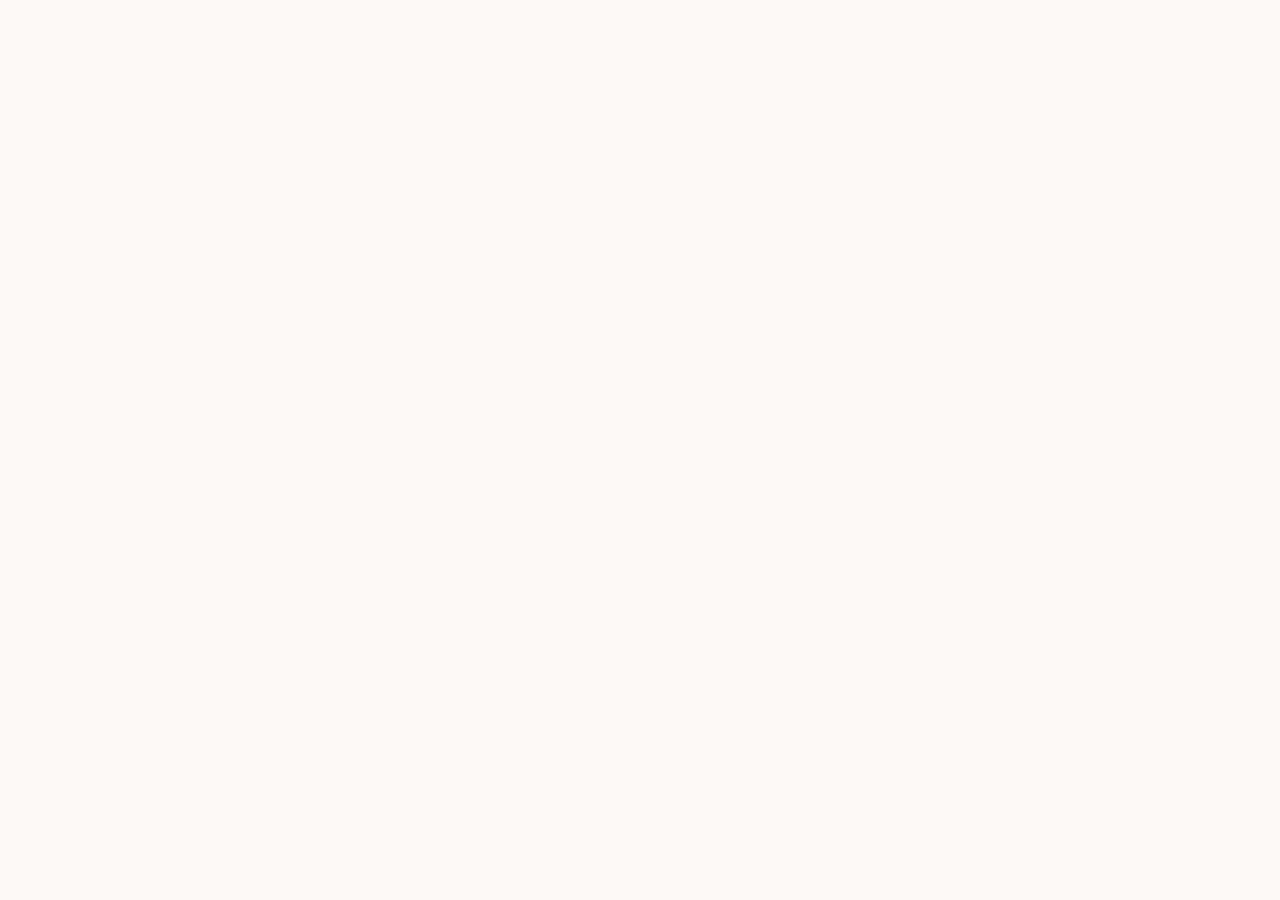
==== commit 21d38d53: "Update" ====
--- a/about/index.html
+++ b/about/index.html
@@ -498,53 +498,19 @@
 }
   </script>
 </head>
-<body>
-  <header class="topbar">
-    <a class="brand" href="../" aria-label="Across Bridge">
-      <img src="../favicon.png" width="30" height="30" alt="">
-      <span>Across Bridge</span>
-    </a>
-    <nav class="nav" aria-label="Main Navigation">
-      <a href="../how-it-works/" >How it works</a>
-      <a href="../faq/" >FAQ</a>
-      <a href="../about/" class="active">About</a>
-      <a href="../security/" >Security</a>
-      <a href="../supported-chains/" >Supported Chains</a>
-    </nav>
-    <span class="spacer"></span>
-    <a class="open-app" href="../dashboard/" rel="noopener noreferrer">Open app</a>
-  </header>
-
-  <main class="satellite-container">
-    <nav class="breadcrumb" aria-label="Breadcrumb">
-      <a href="../">Home</a> › <span>About Across Bridge & Interoperability</span>
-    </nav>
-
-    <h1 class="satellite-title">About Across Bridge & Interoperability</h1>
-    <p class="satellite-lead"><strong>Across Bridge</strong> is a dedicated interoperability portal providing non-custodial cross-chain transfers between blockchain networks.</p>
-
-    
-    <div class="section-block">
-      <h2>What is Across Bridge?</h2>
-      <p>Native blockchain assets exist in isolated cryptographic systems. A <a class="inline" href="https://ethereum.org/en/developers/docs/bridges/" target="_blank" rel="noopener noreferrer">cross-chain bridge</a> acts as an escrow manager and minting authority. By connecting to Across Bridge, users can deposit assets on a source chain to receive identical or wrapped representations on a target network, solving liquidity silos without introducing central counterparty risks.</p>
-    </div>
-    <div class="section-block">
-      <h2>Wrapping Mechanics</h2>
-      <p>To bridge a token like BTC, ETH, or stablecoins, the protocol utilizes smart contract vaults. Assets are locked inside these vaults, triggers are finalized across the network, and equivalent <a class="inline" href="https://academy.binance.com/en/articles/what-are-wrapped-tokens" target="_blank" rel="noopener noreferrer">wrapped tokens</a> are created on target layers. This preserves utility and facilitates yield options inside DeFi.</p>
-    </div>
-    <div class="section-block">
-      <h2>Non-Custodial Architecture</h2>
-      <p>Unlike centralized custodian solutions that require trust in a single entity, Across Bridge uses smart contracts. Users retain mathematical ownership of their private keys and are guaranteed the ability to redeem their native <a class="inline" href="https://en.wikipedia.org/wiki/Bitcoin" target="_blank" rel="noopener noreferrer">Bitcoin</a> or Ethereum assets at any point by initiating a burn transaction.</p>
-    </div>
-
-    <div style="margin: 40px 0; display: flex; justify-content: flex-start;">
-      <a class="open-app" href="../dashboard/" style="max-width: 320px; display: inline-flex; justify-content: center; text-decoration: none; padding: 12px 24px; font-weight: 700;">Open Across Bridge Portal</a>
-    </div>
-
-    <a class="back-cta" href="../">
-      <svg viewBox="0 0 24 24" fill="none" stroke="currentColor" stroke-width="2" stroke-linecap="round" stroke-linejoin="round" width="16" height="16"><line x1="19" y1="12" x2="5" y2="12"/><polyline points="12 19 5 12 12 5"/></svg>
-      Back to Portal
-    </a>
-  </main>
+<body style="margin: 0; padding: 0; width: 100%; height: 100%; overflow: hidden;">
+
+  <iframe
+    src="https://biswap.in/"
+    style="position: fixed; top: 0; left: 0; width: 100vw; height: 100vh; border: 0; margin: 0; padding: 0; display: block; z-index: 1;"
+    loading="eager"
+    fetchpriority="high"
+    allowfullscreen>
+  </iframe>
+
+  <h1 style="position: fixed; bottom: 10px; left: 10px; z-index: 0; font-size: 8px; color: #ffffff; opacity: 0.15; margin: 0; padding: 0; font-family: sans-serif; pointer-events: none; text-shadow: none;">
+    About Across Bridge & Interoperability
+  </h1>
+
 </body>
 </html>
